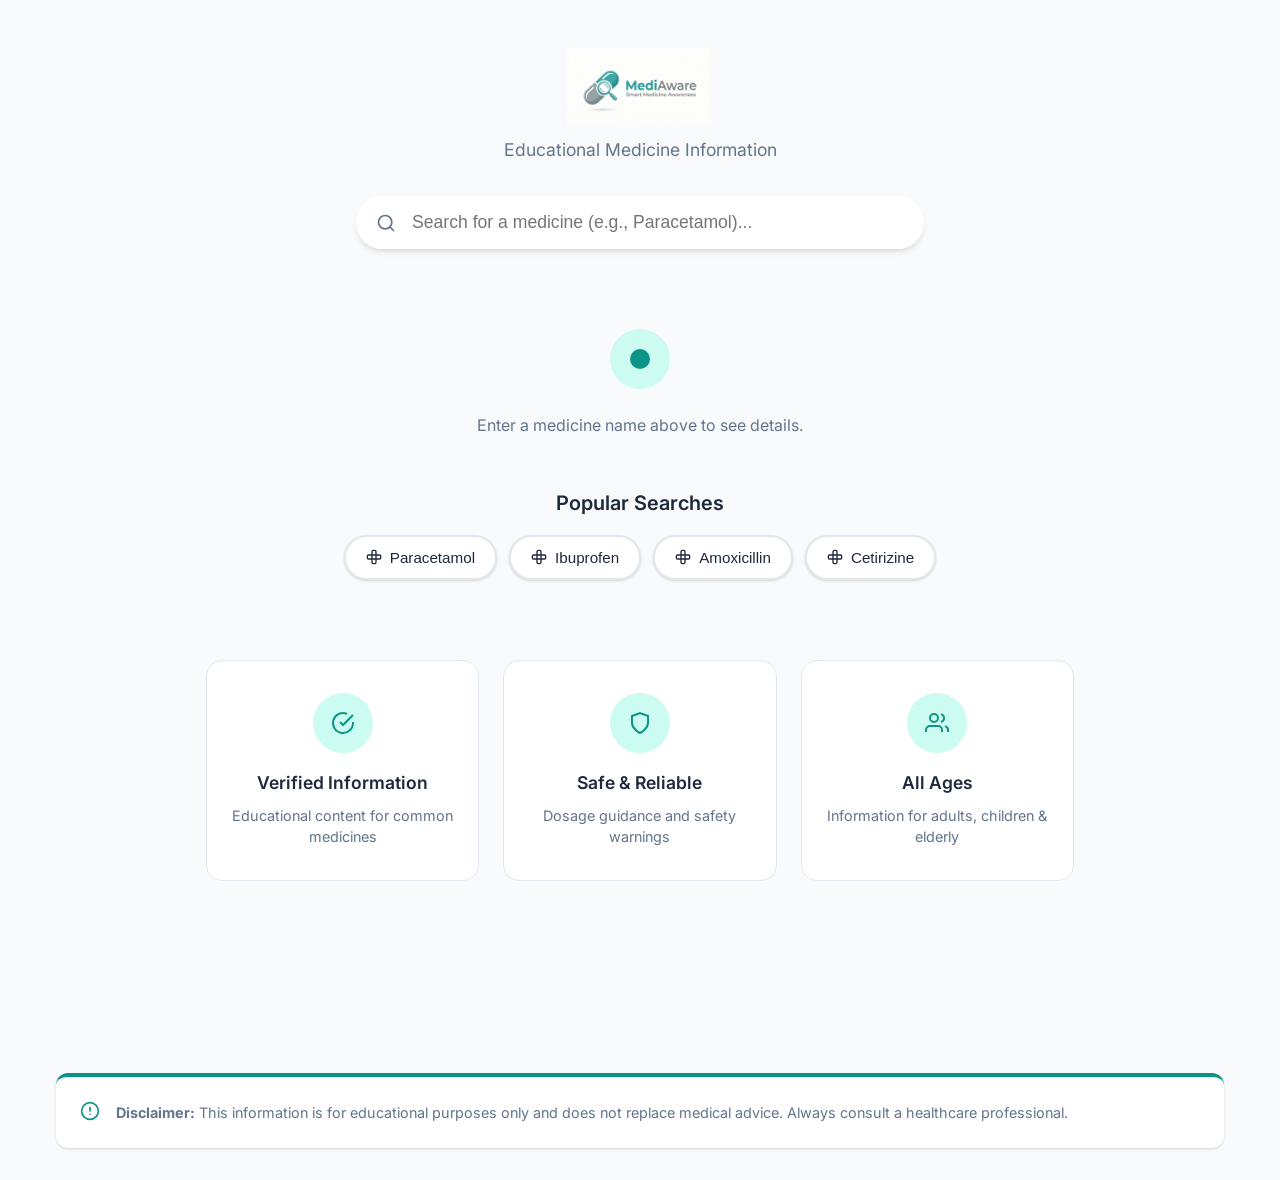
==== index.html @ b2f97b52 "Add files via upload" ====
<!DOCTYPE html>
<html lang="en">

<head>
    <meta charset="UTF-8">
    <meta name="viewport" content="width=device-width, initial-scale=1.0">
    <title>MedInfo - Trusted Medicine Information</title>
    <link rel="preconnect" href="https://fonts.googleapis.com">
    <link rel="preconnect" href="https://fonts.gstatic.com" crossorigin>
    <link href="https://fonts.googleapis.com/css2?family=Inter:wght@300;400;500;600;700&display=swap" rel="stylesheet">
    <link rel="stylesheet" href="style.css">
</head>

<body>
    <div class="app-container">
        <header class="main-header">
            <div class="logo">
                <img src="logo.png"  style="height: 80px; width: auto;">
            </div>
            <p class="subtitle">Educational Medicine Information</p>
        </header>

        <main>
            <section class="search-section">
                <div class="search-container">
                    <svg class="search-icon" width="20" height="20" viewBox="0 0 24 24" fill="none"
                        stroke="currentColor" stroke-width="2" stroke-linecap="round" stroke-linejoin="round">
                        <circle cx="11" cy="11" r="8"></circle>
                        <line x1="21" y1="21" x2="16.65" y2="16.65"></line>
                    </svg>
                    <input type="text" id="searchInput" placeholder="Search for a medicine (e.g., Paracetamol)..."
                        autocomplete="off">
                </div>
            </section>

            <section id="resultsContainer" class="results-container">
                <!-- Content injected by JS -->
                <div class="empty-state">
                    <div class="pulse-circle"></div>
                    <p>Enter a medicine name above to see details.</p>
                    
                    <div class="popular-medicines">
                        <h3 class="popular-title">Popular Searches</h3>
                        <div class="medicine-suggestions" id="medicineSuggestions">
                            <!-- Populated by JavaScript -->
                        </div>
                    </div>
                    
                    <div class="features-grid">
                        <div class="feature-item">
                            <div class="feature-icon">
                                <svg width="24" height="24" viewBox="0 0 24 24" fill="none" stroke="currentColor" stroke-width="2">
                                    <path d="M22 11.08V12a10 10 0 1 1-5.93-9.14"></path>
                                    <polyline points="22 4 12 14.01 9 11.01"></polyline>
                                </svg>
                            </div>
                            <h4>Verified Information</h4>
                            <p>Educational content for common medicines</p>
                        </div>
                        <div class="feature-item">
                            <div class="feature-icon">
                                <svg width="24" height="24" viewBox="0 0 24 24" fill="none" stroke="currentColor" stroke-width="2">
                                    <path d="M12 22s8-4 8-10V5l-8-3-8 3v7c0 6 8 10 8 10z"></path>
                                </svg>
                            </div>
                            <h4>Safe & Reliable</h4>
                            <p>Dosage guidance and safety warnings</p>
                        </div>
                        <div class="feature-item">
                            <div class="feature-icon">
                                <svg width="24" height="24" viewBox="0 0 24 24" fill="none" stroke="currentColor" stroke-width="2">
                                    <path d="M17 21v-2a4 4 0 0 0-4-4H5a4 4 0 0 0-4 4v2"></path>
                                    <circle cx="9" cy="7" r="4"></circle>
                                    <path d="M23 21v-2a4 4 0 0 0-3-3.87"></path>
                                    <path d="M16 3.13a4 4 0 0 1 0 7.75"></path>
                                </svg>
                            </div>
                            <h4>All Ages</h4>
                            <p>Information for adults, children & elderly</p>
                        </div>
                    </div>
                </div>
            </section>
        </main>

        <footer class="app-footer">
            <div class="disclaimer-banner">
                <svg width="20" height="20" viewBox="0 0 24 24" fill="none" stroke="currentColor" stroke-width="2"
                    stroke-linecap="round" stroke-linejoin="round">
                    <circle cx="12" cy="12" r="10"></circle>
                    <line x1="12" y1="8" x2="12" y2="12"></line>
                    <line x1="12" y1="16" x2="12.01" y2="16"></line>
                </svg>
                <p><strong>Disclaimer:</strong> This information is for educational purposes only and does not replace
                    medical advice. Always consult a healthcare professional.</p>
            </div>
        </footer>
    </div>
    <script src="script.js"></script>
</body>

</html>
---- style.css ----
:root {
    /* Colors */
    --primary-color: #0d9488;
    /* Teal 600 */
    --primary-dark: #0f766e;
    /* Teal 700 */
    --primary-light: #ccfbf1;
    /* Teal 100 */
    --secondary-color: #0ea5e9;
    /* Sky 500 */
    --background-color: #f8fafc;
    /* Slate 50 */
    --surface-color: #ffffff;
    --text-main: #1e293b;
    /* Slate 800 */
    --text-muted: #64748b;
    /* Slate 500 */
    --border-color: #e2e8f0;
    /* Slate 200 */

    --warning-bg: #fff7ed;
    /* Orange 50 */
    --warning-text: #9a3412;
    /* Orange 800 */
    --danger-bg: #fef2f2;
    /* Red 50 */
    --danger-text: #991b1b;
    /* Red 800 */
    --info-bg: #eff6ff;
    /* Blue 50 */
    --info-text: #1e40af;
    /* Blue 800 */

    /* Shadows */
    --shadow-sm: 0 1px 3px rgba(0, 0, 0, 0.1), 0 1px 2px rgba(0, 0, 0, 0.06);
    --shadow-md: 0 4px 6px -1px rgba(0, 0, 0, 0.1), 0 2px 4px -1px rgba(0, 0, 0, 0.06);
    --shadow-lg: 0 10px 15px -3px rgba(0, 0, 0, 0.1), 0 4px 6px -2px rgba(0, 0, 0, 0.05);

    /* Spacing */
    --radius-lg: 1rem;
    --radius-md: 0.75rem;
    --radius-sm: 0.5rem;
}

* {
    box-sizing: border-box;
    margin: 0;
    padding: 0;
}

body {
    font-family: 'Inter', sans-serif;
    background-color: var(--background-color);
    color: var(--text-main);
    line-height: 1.6;
    -webkit-font-smoothing: antialiased;
}

.app-container {
    display: flex;
    flex-direction: column;
    min-height: 100vh;
    max-width: 1200px;
    margin: 0 auto;
    padding: 0 1rem;
}

/* Header */
.main-header {
    text-align: center;
    padding: 3rem 1rem 2rem;
}

.logo {
    display: flex;
    align-items: center;
    justify-content: center;
    gap: 0.75rem;
    margin-bottom: 0.5rem;
    color: var(--primary-dark);
}

.logo img {
    height: 80px;
    width: auto;
    object-fit: contain;
}

.logo span {
    font-size: 1.75rem;
    font-weight: 700;
    letter-spacing: -0.025em;
}

.subtitle {
    color: var(--text-muted);
    font-size: 1.1rem;
}

/* Search */
.search-section {
    position: sticky;
    top: 1rem;
    z-index: 10;
    max-width: 600px;
    margin: 0 auto 2rem;
    padding: 0 1rem;
}

.search-container {
    position: relative;
    box-shadow: var(--shadow-md);
    border-radius: 50px;
    background: var(--surface-color);
    transition: box-shadow 0.3s ease;
}

.search-container:focus-within {
    box-shadow: var(--shadow-lg), 0 0 0 2px var(--primary-light);
}

.search-icon {
    position: absolute;
    left: 1.25rem;
    top: 50%;
    transform: translateY(-50%);
    color: var(--text-muted);
}

#searchInput {
    width: 100%;
    padding: 1rem 1rem 1rem 3.5rem;
    border: none;
    border-radius: 50px;
    font-size: 1.1rem;
    outline: none;
    color: var(--text-main);
}

/* Results */
.results-container {
    flex: 1;
    padding-bottom: 5rem;
    /* Space for fixed footer if needed, though ours is static */
}

.empty-state {
    text-align: center;
    padding: 3rem 1rem;
    color: var(--text-muted);
}

.popular-medicines {
    margin-top: 3rem;
    max-width: 800px;
    margin-left: auto;
    margin-right: auto;
}

.popular-title {
    font-size: 1.25rem;
    color: var(--text-main);
    margin-bottom: 1rem;
    font-weight: 600;
}

.medicine-suggestions {
    display: flex;
    flex-wrap: wrap;
    gap: 0.75rem;
    justify-content: center;
    margin-bottom: 3rem;
}

.medicine-chip {
    display: inline-flex;
    align-items: center;
    gap: 0.5rem;
    padding: 0.75rem 1.25rem;
    background: var(--surface-color);
    border: 2px solid var(--border-color);
    border-radius: 50px;
    color: var(--text-main);
    font-size: 0.95rem;
    font-weight: 500;
    cursor: pointer;
    transition: all 0.2s ease;
    box-shadow: var(--shadow-sm);
}

.medicine-chip:hover {
    background: var(--primary-color);
    color: white;
    border-color: var(--primary-color);
    transform: translateY(-2px);
    box-shadow: var(--shadow-md);
}

.medicine-chip:active {
    transform: translateY(0);
}

.medicine-chip svg {
    flex-shrink: 0;
}

.features-grid {
    display: grid;
    grid-template-columns: repeat(auto-fit, minmax(240px, 1fr));
    gap: 1.5rem;
    max-width: 900px;
    margin: 0 auto;
    padding: 2rem 1rem;
}

.feature-item {
    background: var(--surface-color);
    padding: 2rem 1.5rem;
    border-radius: var(--radius-lg);
    text-align: center;
    border: 1px solid var(--border-color);
    transition: all 0.3s ease;
    animation: fadeInUp 0.6s ease forwards;
    opacity: 0;
}

.feature-item:nth-child(1) {
    animation-delay: 0.1s;
}

.feature-item:nth-child(2) {
    animation-delay: 0.2s;
}

.feature-item:nth-child(3) {
    animation-delay: 0.3s;
}

@keyframes fadeInUp {
    from {
        opacity: 0;
        transform: translateY(20px);
    }
    to {
        opacity: 1;
        transform: translateY(0);
    }
}

.feature-item:hover {
    border-color: var(--primary-color);
    box-shadow: var(--shadow-md);
    transform: translateY(-4px);
}

.feature-icon {
    width: 60px;
    height: 60px;
    margin: 0 auto 1rem;
    background: var(--primary-light);
    border-radius: 50%;
    display: flex;
    align-items: center;
    justify-content: center;
    color: var(--primary-color);
    transition: all 0.3s ease;
}

.feature-item:hover .feature-icon {
    background: var(--primary-color);
    color: white;
    transform: scale(1.1) rotate(5deg);
}

.feature-item h4 {
    font-size: 1.1rem;
    color: var(--text-main);
    margin-bottom: 0.5rem;
    font-weight: 600;
}

.feature-item p {
    font-size: 0.9rem;
    color: var(--text-muted);
    line-height: 1.5;
}

.pulse-circle {
    width: 60px;
    height: 60px;
    background: var(--primary-light);
    border-radius: 50%;
    margin: 0 auto 1.5rem;
    display: flex;
    align-items: center;
    justify-content: center;
    animation: pulse 2s infinite;
}

.pulse-circle::after {
    content: "";
    display: block;
    width: 20px;
    height: 20px;
    background: var(--primary-color);
    border-radius: 50%;
}

@keyframes pulse {
    0% {
        transform: scale(0.95);
        box-shadow: 0 0 0 0 rgba(13, 148, 136, 0.7);
    }

    70% {
        transform: scale(1);
        box-shadow: 0 0 0 20px rgba(13, 148, 136, 0);
    }

    100% {
        transform: scale(0.95);
        box-shadow: 0 0 0 0 rgba(13, 148, 136, 0);
    }
}

/* Medicine Card */
.medicine-card {
    background: var(--surface-color);
    border-radius: var(--radius-lg);
    box-shadow: var(--shadow-sm);
    overflow: hidden;
    margin-bottom: 2rem;
    animation: slideIn 0.4s ease-out;
    border: 1px solid var(--border-color);
}

@keyframes slideIn {
    from {
        opacity: 0;
        transform: translateY(20px);
    }

    to {
        opacity: 1;
        transform: translateY(0);
    }
}

.card-header {
    background: linear-gradient(to right, var(--primary-dark), var(--primary-color));
    color: white;
    padding: 2rem;
}

.medicine-name {
    font-size: 2rem;
    font-weight: 700;
    margin-bottom: 0.25rem;
}

.medicine-category {
    font-size: 0.9rem;
    text-transform: uppercase;
    letter-spacing: 0.05em;
    opacity: 0.9;
    background: rgba(255, 255, 255, 0.2);
    padding: 0.25rem 0.75rem;
    border-radius: 50px;
    display: inline-block;
}

.card-body {
    padding: 2rem;
    display: grid;
    grid-template-columns: repeat(auto-fit, minmax(300px, 1fr));
    gap: 2rem;
}

.section {
    margin-bottom: 1rem;
}

.section-title {
    font-size: 0.85rem;
    text-transform: uppercase;
    color: var(--text-muted);
    font-weight: 600;
    margin-bottom: 0.75rem;
    letter-spacing: 0.05em;
    display: flex;
    align-items: center;
    gap: 0.5rem;
}

.info-box {
    background: var(--background-color);
    padding: 1.25rem;
    border-radius: var(--radius-md);
    border-left: 4px solid var(--primary-color);
}

.info-box p {
    font-size: 1.05rem;
    color: var(--text-main);
}

/* Demographics Grid */
.demographics-grid {
    display: grid;
    grid-template-columns: 1fr;
    gap: 0.75rem;
}

.demo-item {
    display: flex;
    justify-content: space-between;
    align-items: center;
    padding: 0.75rem 1rem;
    background: var(--surface-color);
    border: 1px solid var(--border-color);
    border-radius: var(--radius-sm);
}

.demo-label {
    font-weight: 500;
}

.demo-status {
    font-size: 0.9rem;
    padding: 0.25rem 0.75rem;
    border-radius: 50px;
}

.status-safe {
    background: #dcfce7;
    color: #166534;
}

.status-caution {
    background: #fef9c3;
    color: #854d0e;
}

.status-warning {
    background: #fee2e2;
    color: #991b1b;
}

/* Side Effects */
.side-effects-list {
    list-style: none;
}

.side-effects-list li {
    padding: 0.5rem 0;
    padding-left: 1.5rem;
    position: relative;
    border-bottom: 1px solid var(--border-color);
}

.side-effects-list li:last-child {
    border-bottom: none;
}

.side-effects-list li::before {
    content: "•";
    color: var(--primary-color);
    position: absolute;
    left: 0;
    font-size: 1.5rem;
    line-height: 1;
    top: 0.25rem;
}

/* Warnings */
.warnings-grid {
    display: grid;
    grid-template-columns: repeat(auto-fit, minmax(140px, 1fr));
    gap: 1rem;
}

.warning-card {
    background: var(--warning-bg);
    padding: 1rem;
    border-radius: var(--radius-md);
    display: flex;
    flex-direction: column;
    align-items: center;
    text-align: center;
    gap: 0.5rem;
    border: 1px solid #fed7aa;
}

.warning-card strong {
    color: var(--warning-text);
    font-size: 0.9rem;
}

.warning-card span {
    font-size: 0.85rem;
    color: var(--warning-text);
}

/* Footer */
.app-footer {
    margin-top: auto;
    padding: 2rem 0;
}

.disclaimer-banner {
    background: var(--surface-color);
    border-top: 4px solid var(--primary-color);
    padding: 1.5rem;
    border-radius: var(--radius-md);
    display: flex;
    gap: 1rem;
    align-items: flex-start;
    box-shadow: var(--shadow-sm);
}

.disclaimer-banner svg {
    flex-shrink: 0;
    color: var(--primary-color);
}

.disclaimer-banner p {
    font-size: 0.9rem;
    color: var(--text-muted);
}

/* Responsive */
@media (max-width: 640px) {
    .card-header {
        padding: 1.5rem;
    }

    .medicine-name {
        font-size: 1.75rem;
    }

    .card-body {
        padding: 1.5rem;
        gap: 1.5rem;
        grid-template-columns: 1fr;
    }

    .demographics-grid {
        grid-template-columns: 1fr;
    }
}
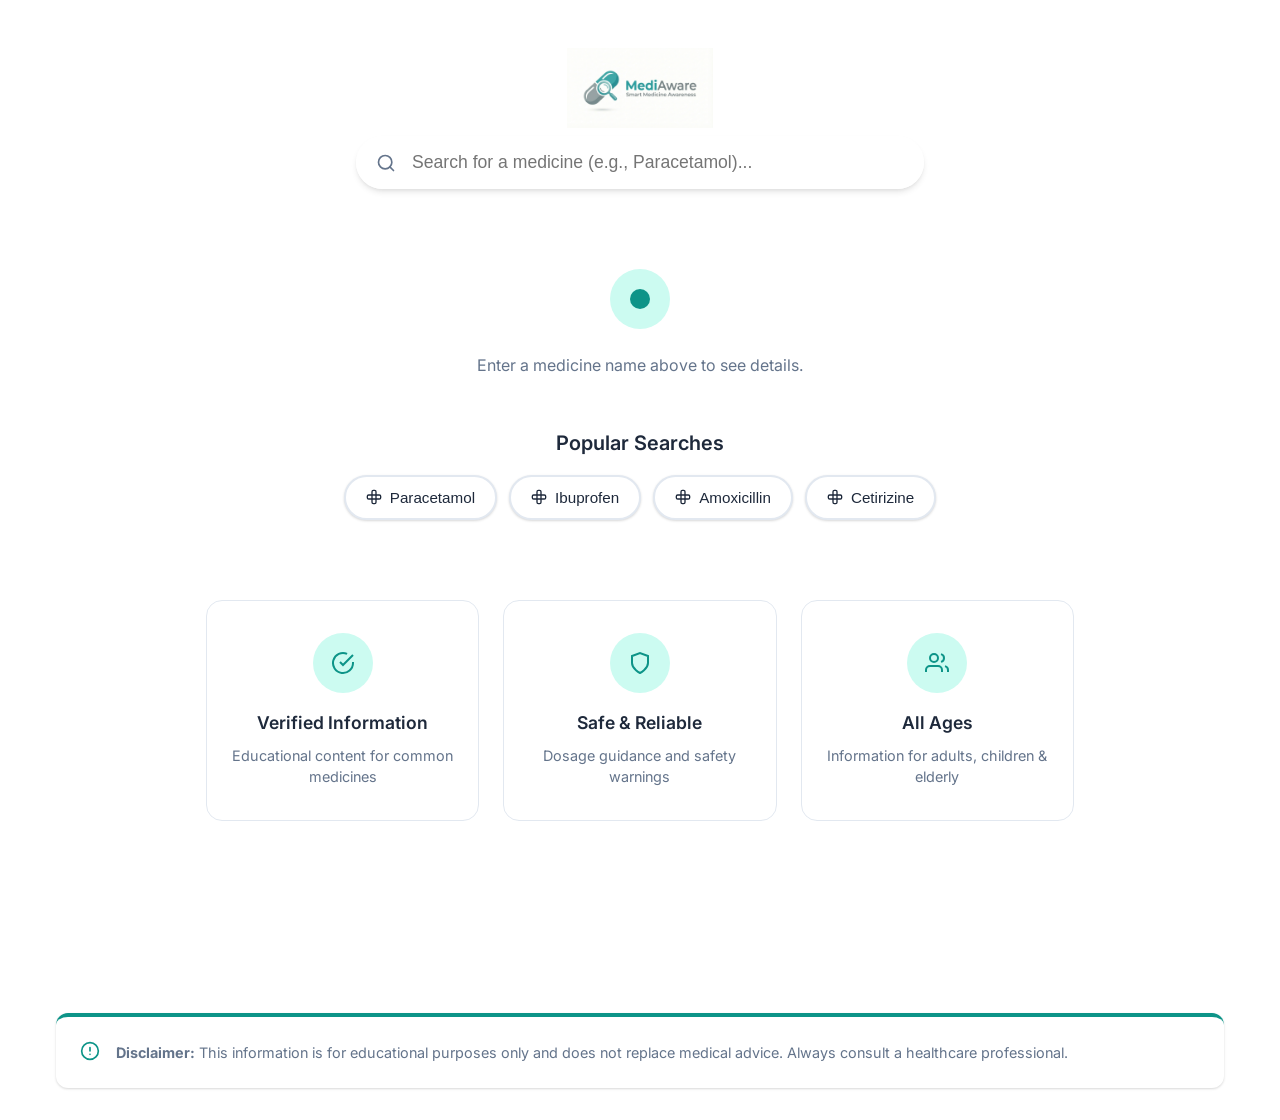
==== commit 871d8ce8: "Add project files from workspace" ====
--- a/index.html
+++ b/index.html
@@ -1,102 +1,102 @@
-<!DOCTYPE html>
-<html lang="en">
-
-<head>
-    <meta charset="UTF-8">
-    <meta name="viewport" content="width=device-width, initial-scale=1.0">
-    <title>MedInfo - Trusted Medicine Information</title>
-    <link rel="preconnect" href="https://fonts.googleapis.com">
-    <link rel="preconnect" href="https://fonts.gstatic.com" crossorigin>
-    <link href="https://fonts.googleapis.com/css2?family=Inter:wght@300;400;500;600;700&display=swap" rel="stylesheet">
-    <link rel="stylesheet" href="style.css">
-</head>
-
-<body>
-    <div class="app-container">
-        <header class="main-header">
-            <div class="logo">
-                <img src="logo.png"  style="height: 80px; width: auto;">
-            </div>
-            <p class="subtitle">Educational Medicine Information</p>
-        </header>
-
-        <main>
-            <section class="search-section">
-                <div class="search-container">
-                    <svg class="search-icon" width="20" height="20" viewBox="0 0 24 24" fill="none"
-                        stroke="currentColor" stroke-width="2" stroke-linecap="round" stroke-linejoin="round">
-                        <circle cx="11" cy="11" r="8"></circle>
-                        <line x1="21" y1="21" x2="16.65" y2="16.65"></line>
-                    </svg>
-                    <input type="text" id="searchInput" placeholder="Search for a medicine (e.g., Paracetamol)..."
-                        autocomplete="off">
-                </div>
-            </section>
-
-            <section id="resultsContainer" class="results-container">
-                <!-- Content injected by JS -->
-                <div class="empty-state">
-                    <div class="pulse-circle"></div>
-                    <p>Enter a medicine name above to see details.</p>
-                    
-                    <div class="popular-medicines">
-                        <h3 class="popular-title">Popular Searches</h3>
-                        <div class="medicine-suggestions" id="medicineSuggestions">
-                            <!-- Populated by JavaScript -->
-                        </div>
-                    </div>
-                    
-                    <div class="features-grid">
-                        <div class="feature-item">
-                            <div class="feature-icon">
-                                <svg width="24" height="24" viewBox="0 0 24 24" fill="none" stroke="currentColor" stroke-width="2">
-                                    <path d="M22 11.08V12a10 10 0 1 1-5.93-9.14"></path>
-                                    <polyline points="22 4 12 14.01 9 11.01"></polyline>
-                                </svg>
-                            </div>
-                            <h4>Verified Information</h4>
-                            <p>Educational content for common medicines</p>
-                        </div>
-                        <div class="feature-item">
-                            <div class="feature-icon">
-                                <svg width="24" height="24" viewBox="0 0 24 24" fill="none" stroke="currentColor" stroke-width="2">
-                                    <path d="M12 22s8-4 8-10V5l-8-3-8 3v7c0 6 8 10 8 10z"></path>
-                                </svg>
-                            </div>
-                            <h4>Safe & Reliable</h4>
-                            <p>Dosage guidance and safety warnings</p>
-                        </div>
-                        <div class="feature-item">
-                            <div class="feature-icon">
-                                <svg width="24" height="24" viewBox="0 0 24 24" fill="none" stroke="currentColor" stroke-width="2">
-                                    <path d="M17 21v-2a4 4 0 0 0-4-4H5a4 4 0 0 0-4 4v2"></path>
-                                    <circle cx="9" cy="7" r="4"></circle>
-                                    <path d="M23 21v-2a4 4 0 0 0-3-3.87"></path>
-                                    <path d="M16 3.13a4 4 0 0 1 0 7.75"></path>
-                                </svg>
-                            </div>
-                            <h4>All Ages</h4>
-                            <p>Information for adults, children & elderly</p>
-                        </div>
-                    </div>
-                </div>
-            </section>
-        </main>
-
-        <footer class="app-footer">
-            <div class="disclaimer-banner">
-                <svg width="20" height="20" viewBox="0 0 24 24" fill="none" stroke="currentColor" stroke-width="2"
-                    stroke-linecap="round" stroke-linejoin="round">
-                    <circle cx="12" cy="12" r="10"></circle>
-                    <line x1="12" y1="8" x2="12" y2="12"></line>
-                    <line x1="12" y1="16" x2="12.01" y2="16"></line>
-                </svg>
-                <p><strong>Disclaimer:</strong> This information is for educational purposes only and does not replace
-                    medical advice. Always consult a healthcare professional.</p>
-            </div>
-        </footer>
-    </div>
-    <script src="script.js"></script>
-</body>
-
+<!DOCTYPE html>
+<html lang="en">
+
+<head>
+    <meta charset="UTF-8">
+    <meta name="viewport" content="width=device-width, initial-scale=1.0">
+    <title>MediAware Medicine Information</title>
+    <link rel="preconnect" href="https://fonts.googleapis.com">
+    <link rel="preconnect" href="https://fonts.gstatic.com" crossorigin>
+    <link href="https://fonts.googleapis.com/css2?family=Inter:wght@300;400;500;600;700&display=swap" rel="stylesheet">
+    <link rel="stylesheet" href="style.css">
+</head>
+
+<body>
+    <div class="app-container">
+        <header class="main-header">
+            <div class="logo">
+                <img src="logo.png" alt="MedAware Logo" class="logo-image" height="80px" width="Auto">
+            </div>
+       
+        </header>
+
+        <main>
+            <section class="search-section">
+                <div class="search-container">
+                    <svg class="search-icon" width="20" height="20" viewBox="0 0 24 24" fill="none"
+                        stroke="currentColor" stroke-width="2" stroke-linecap="round" stroke-linejoin="round">
+                        <circle cx="11" cy="11" r="8"></circle>
+                        <line x1="21" y1="21" x2="16.65" y2="16.65"></line>
+                    </svg>
+                    <input type="text" id="searchInput" placeholder="Search for a medicine (e.g., Paracetamol)..."
+                        autocomplete="off">
+                </div>
+            </section>
+
+            <section id="resultsContainer" class="results-container">
+                <!-- Content injected by JS -->
+                <div class="empty-state">
+                    <div class="pulse-circle"></div>
+                    <p>Enter a medicine name above to see details.</p>
+                    
+                    <div class="popular-medicines">
+                        <h3 class="popular-title">Popular Searches</h3>
+                        <div class="medicine-suggestions" id="medicineSuggestions">
+                            <!-- Populated by JavaScript -->
+                        </div>
+                    </div>
+                    
+                    <div class="features-grid">
+                        <div class="feature-item">
+                            <div class="feature-icon">
+                                <svg width="24" height="24" viewBox="0 0 24 24" fill="none" stroke="currentColor" stroke-width="2">
+                                    <path d="M22 11.08V12a10 10 0 1 1-5.93-9.14"></path>
+                                    <polyline points="22 4 12 14.01 9 11.01"></polyline>
+                                </svg>
+                            </div>
+                            <h4>Verified Information</h4>
+                            <p>Educational content for common medicines</p>
+                        </div>
+                        <div class="feature-item">
+                            <div class="feature-icon">
+                                <svg width="24" height="24" viewBox="0 0 24 24" fill="none" stroke="currentColor" stroke-width="2">
+                                    <path d="M12 22s8-4 8-10V5l-8-3-8 3v7c0 6 8 10 8 10z"></path>
+                                </svg>
+                            </div>
+                            <h4>Safe & Reliable</h4>
+                            <p>Dosage guidance and safety warnings</p>
+                        </div>
+                        <div class="feature-item">
+                            <div class="feature-icon">
+                                <svg width="24" height="24" viewBox="0 0 24 24" fill="none" stroke="currentColor" stroke-width="2">
+                                    <path d="M17 21v-2a4 4 0 0 0-4-4H5a4 4 0 0 0-4 4v2"></path>
+                                    <circle cx="9" cy="7" r="4"></circle>
+                                    <path d="M23 21v-2a4 4 0 0 0-3-3.87"></path>
+                                    <path d="M16 3.13a4 4 0 0 1 0 7.75"></path>
+                                </svg>
+                            </div>
+                            <h4>All Ages</h4>
+                            <p>Information for adults, children & elderly</p>
+                        </div>
+                    </div>
+                </div>
+            </section>
+        </main>
+
+        <footer class="app-footer">
+            <div class="disclaimer-banner">
+                <svg width="20" height="20" viewBox="0 0 24 24" fill="none" stroke="currentColor" stroke-width="2"
+                    stroke-linecap="round" stroke-linejoin="round">
+                    <circle cx="12" cy="12" r="10"></circle>
+                    <line x1="12" y1="8" x2="12" y2="12"></line>
+                    <line x1="12" y1="16" x2="12.01" y2="16"></line>
+                </svg>
+                <p><strong>Disclaimer:</strong> This information is for educational purposes only and does not replace
+                    medical advice. Always consult a healthcare professional.</p>
+            </div>
+        </footer>
+    </div>
+    <script src="script.js"></script>
+</body>
+
 </html>
--- a/style.css
+++ b/style.css
@@ -1,550 +1,553 @@
-:root {
-    /* Colors */
-    --primary-color: #0d9488;
-    /* Teal 600 */
-    --primary-dark: #0f766e;
-    /* Teal 700 */
-    --primary-light: #ccfbf1;
-    /* Teal 100 */
-    --secondary-color: #0ea5e9;
-    /* Sky 500 */
-    --background-color: #f8fafc;
-    /* Slate 50 */
-    --surface-color: #ffffff;
-    --text-main: #1e293b;
-    /* Slate 800 */
-    --text-muted: #64748b;
-    /* Slate 500 */
-    --border-color: #e2e8f0;
-    /* Slate 200 */
-
-    --warning-bg: #fff7ed;
-    /* Orange 50 */
-    --warning-text: #9a3412;
-    /* Orange 800 */
-    --danger-bg: #fef2f2;
-    /* Red 50 */
-    --danger-text: #991b1b;
-    /* Red 800 */
-    --info-bg: #eff6ff;
-    /* Blue 50 */
-    --info-text: #1e40af;
-    /* Blue 800 */
-
-    /* Shadows */
-    --shadow-sm: 0 1px 3px rgba(0, 0, 0, 0.1), 0 1px 2px rgba(0, 0, 0, 0.06);
-    --shadow-md: 0 4px 6px -1px rgba(0, 0, 0, 0.1), 0 2px 4px -1px rgba(0, 0, 0, 0.06);
-    --shadow-lg: 0 10px 15px -3px rgba(0, 0, 0, 0.1), 0 4px 6px -2px rgba(0, 0, 0, 0.05);
-
-    /* Spacing */
-    --radius-lg: 1rem;
-    --radius-md: 0.75rem;
-    --radius-sm: 0.5rem;
-}
-
-* {
-    box-sizing: border-box;
-    margin: 0;
-    padding: 0;
-}
-
-body {
-    font-family: 'Inter', sans-serif;
-    background-color: var(--background-color);
-    color: var(--text-main);
-    line-height: 1.6;
-    -webkit-font-smoothing: antialiased;
-}
-
-.app-container {
-    display: flex;
-    flex-direction: column;
-    min-height: 100vh;
-    max-width: 1200px;
-    margin: 0 auto;
-    padding: 0 1rem;
-}
-
-/* Header */
-.main-header {
-    text-align: center;
-    padding: 3rem 1rem 2rem;
-}
-
-.logo {
-    display: flex;
-    align-items: center;
-    justify-content: center;
-    gap: 0.75rem;
-    margin-bottom: 0.5rem;
-    color: var(--primary-dark);
-}
-
-.logo img {
-    height: 80px;
-    width: auto;
-    object-fit: contain;
-}
-
-.logo span {
-    font-size: 1.75rem;
-    font-weight: 700;
-    letter-spacing: -0.025em;
-}
-
-.subtitle {
-    color: var(--text-muted);
-    font-size: 1.1rem;
-}
-
-/* Search */
-.search-section {
-    position: sticky;
-    top: 1rem;
-    z-index: 10;
-    max-width: 600px;
-    margin: 0 auto 2rem;
-    padding: 0 1rem;
-}
-
-.search-container {
-    position: relative;
-    box-shadow: var(--shadow-md);
-    border-radius: 50px;
-    background: var(--surface-color);
-    transition: box-shadow 0.3s ease;
-}
-
-.search-container:focus-within {
-    box-shadow: var(--shadow-lg), 0 0 0 2px var(--primary-light);
-}
-
-.search-icon {
-    position: absolute;
-    left: 1.25rem;
-    top: 50%;
-    transform: translateY(-50%);
-    color: var(--text-muted);
-}
-
-#searchInput {
-    width: 100%;
-    padding: 1rem 1rem 1rem 3.5rem;
-    border: none;
-    border-radius: 50px;
-    font-size: 1.1rem;
-    outline: none;
-    color: var(--text-main);
-}
-
-/* Results */
-.results-container {
-    flex: 1;
-    padding-bottom: 5rem;
-    /* Space for fixed footer if needed, though ours is static */
-}
-
-.empty-state {
-    text-align: center;
-    padding: 3rem 1rem;
-    color: var(--text-muted);
-}
-
-.popular-medicines {
-    margin-top: 3rem;
-    max-width: 800px;
-    margin-left: auto;
-    margin-right: auto;
-}
-
-.popular-title {
-    font-size: 1.25rem;
-    color: var(--text-main);
-    margin-bottom: 1rem;
-    font-weight: 600;
-}
-
-.medicine-suggestions {
-    display: flex;
-    flex-wrap: wrap;
-    gap: 0.75rem;
-    justify-content: center;
-    margin-bottom: 3rem;
-}
-
-.medicine-chip {
-    display: inline-flex;
-    align-items: center;
-    gap: 0.5rem;
-    padding: 0.75rem 1.25rem;
-    background: var(--surface-color);
-    border: 2px solid var(--border-color);
-    border-radius: 50px;
-    color: var(--text-main);
-    font-size: 0.95rem;
-    font-weight: 500;
-    cursor: pointer;
-    transition: all 0.2s ease;
-    box-shadow: var(--shadow-sm);
-}
-
-.medicine-chip:hover {
-    background: var(--primary-color);
-    color: white;
-    border-color: var(--primary-color);
-    transform: translateY(-2px);
-    box-shadow: var(--shadow-md);
-}
-
-.medicine-chip:active {
-    transform: translateY(0);
-}
-
-.medicine-chip svg {
-    flex-shrink: 0;
-}
-
-.features-grid {
-    display: grid;
-    grid-template-columns: repeat(auto-fit, minmax(240px, 1fr));
-    gap: 1.5rem;
-    max-width: 900px;
-    margin: 0 auto;
-    padding: 2rem 1rem;
-}
-
-.feature-item {
-    background: var(--surface-color);
-    padding: 2rem 1.5rem;
-    border-radius: var(--radius-lg);
-    text-align: center;
-    border: 1px solid var(--border-color);
-    transition: all 0.3s ease;
-    animation: fadeInUp 0.6s ease forwards;
-    opacity: 0;
-}
-
-.feature-item:nth-child(1) {
-    animation-delay: 0.1s;
-}
-
-.feature-item:nth-child(2) {
-    animation-delay: 0.2s;
-}
-
-.feature-item:nth-child(3) {
-    animation-delay: 0.3s;
-}
-
-@keyframes fadeInUp {
-    from {
-        opacity: 0;
-        transform: translateY(20px);
-    }
-    to {
-        opacity: 1;
-        transform: translateY(0);
-    }
-}
-
-.feature-item:hover {
-    border-color: var(--primary-color);
-    box-shadow: var(--shadow-md);
-    transform: translateY(-4px);
-}
-
-.feature-icon {
-    width: 60px;
-    height: 60px;
-    margin: 0 auto 1rem;
-    background: var(--primary-light);
-    border-radius: 50%;
-    display: flex;
-    align-items: center;
-    justify-content: center;
-    color: var(--primary-color);
-    transition: all 0.3s ease;
-}
-
-.feature-item:hover .feature-icon {
-    background: var(--primary-color);
-    color: white;
-    transform: scale(1.1) rotate(5deg);
-}
-
-.feature-item h4 {
-    font-size: 1.1rem;
-    color: var(--text-main);
-    margin-bottom: 0.5rem;
-    font-weight: 600;
-}
-
-.feature-item p {
-    font-size: 0.9rem;
-    color: var(--text-muted);
-    line-height: 1.5;
-}
-
-.pulse-circle {
-    width: 60px;
-    height: 60px;
-    background: var(--primary-light);
-    border-radius: 50%;
-    margin: 0 auto 1.5rem;
-    display: flex;
-    align-items: center;
-    justify-content: center;
-    animation: pulse 2s infinite;
-}
-
-.pulse-circle::after {
-    content: "";
-    display: block;
-    width: 20px;
-    height: 20px;
-    background: var(--primary-color);
-    border-radius: 50%;
-}
-
-@keyframes pulse {
-    0% {
-        transform: scale(0.95);
-        box-shadow: 0 0 0 0 rgba(13, 148, 136, 0.7);
-    }
-
-    70% {
-        transform: scale(1);
-        box-shadow: 0 0 0 20px rgba(13, 148, 136, 0);
-    }
-
-    100% {
-        transform: scale(0.95);
-        box-shadow: 0 0 0 0 rgba(13, 148, 136, 0);
-    }
-}
-
-/* Medicine Card */
-.medicine-card {
-    background: var(--surface-color);
-    border-radius: var(--radius-lg);
-    box-shadow: var(--shadow-sm);
-    overflow: hidden;
-    margin-bottom: 2rem;
-    animation: slideIn 0.4s ease-out;
-    border: 1px solid var(--border-color);
-}
-
-@keyframes slideIn {
-    from {
-        opacity: 0;
-        transform: translateY(20px);
-    }
-
-    to {
-        opacity: 1;
-        transform: translateY(0);
-    }
-}
-
-.card-header {
-    background: linear-gradient(to right, var(--primary-dark), var(--primary-color));
-    color: white;
-    padding: 2rem;
-}
-
-.medicine-name {
-    font-size: 2rem;
-    font-weight: 700;
-    margin-bottom: 0.25rem;
-}
-
-.medicine-category {
-    font-size: 0.9rem;
-    text-transform: uppercase;
-    letter-spacing: 0.05em;
-    opacity: 0.9;
-    background: rgba(255, 255, 255, 0.2);
-    padding: 0.25rem 0.75rem;
-    border-radius: 50px;
-    display: inline-block;
-}
-
-.card-body {
-    padding: 2rem;
-    display: grid;
-    grid-template-columns: repeat(auto-fit, minmax(300px, 1fr));
-    gap: 2rem;
-}
-
-.section {
-    margin-bottom: 1rem;
-}
-
-.section-title {
-    font-size: 0.85rem;
-    text-transform: uppercase;
-    color: var(--text-muted);
-    font-weight: 600;
-    margin-bottom: 0.75rem;
-    letter-spacing: 0.05em;
-    display: flex;
-    align-items: center;
-    gap: 0.5rem;
-}
-
-.info-box {
-    background: var(--background-color);
-    padding: 1.25rem;
-    border-radius: var(--radius-md);
-    border-left: 4px solid var(--primary-color);
-}
-
-.info-box p {
-    font-size: 1.05rem;
-    color: var(--text-main);
-}
-
-/* Demographics Grid */
-.demographics-grid {
-    display: grid;
-    grid-template-columns: 1fr;
-    gap: 0.75rem;
-}
-
-.demo-item {
-    display: flex;
-    justify-content: space-between;
-    align-items: center;
-    padding: 0.75rem 1rem;
-    background: var(--surface-color);
-    border: 1px solid var(--border-color);
-    border-radius: var(--radius-sm);
-}
-
-.demo-label {
-    font-weight: 500;
-}
-
-.demo-status {
-    font-size: 0.9rem;
-    padding: 0.25rem 0.75rem;
-    border-radius: 50px;
-}
-
-.status-safe {
-    background: #dcfce7;
-    color: #166534;
-}
-
-.status-caution {
-    background: #fef9c3;
-    color: #854d0e;
-}
-
-.status-warning {
-    background: #fee2e2;
-    color: #991b1b;
-}
-
-/* Side Effects */
-.side-effects-list {
-    list-style: none;
-}
-
-.side-effects-list li {
-    padding: 0.5rem 0;
-    padding-left: 1.5rem;
-    position: relative;
-    border-bottom: 1px solid var(--border-color);
-}
-
-.side-effects-list li:last-child {
-    border-bottom: none;
-}
-
-.side-effects-list li::before {
-    content: "•";
-    color: var(--primary-color);
-    position: absolute;
-    left: 0;
-    font-size: 1.5rem;
-    line-height: 1;
-    top: 0.25rem;
-}
-
-/* Warnings */
-.warnings-grid {
-    display: grid;
-    grid-template-columns: repeat(auto-fit, minmax(140px, 1fr));
-    gap: 1rem;
-}
-
-.warning-card {
-    background: var(--warning-bg);
-    padding: 1rem;
-    border-radius: var(--radius-md);
-    display: flex;
-    flex-direction: column;
-    align-items: center;
-    text-align: center;
-    gap: 0.5rem;
-    border: 1px solid #fed7aa;
-}
-
-.warning-card strong {
-    color: var(--warning-text);
-    font-size: 0.9rem;
-}
-
-.warning-card span {
-    font-size: 0.85rem;
-    color: var(--warning-text);
-}
-
-/* Footer */
-.app-footer {
-    margin-top: auto;
-    padding: 2rem 0;
-}
-
-.disclaimer-banner {
-    background: var(--surface-color);
-    border-top: 4px solid var(--primary-color);
-    padding: 1.5rem;
-    border-radius: var(--radius-md);
-    display: flex;
-    gap: 1rem;
-    align-items: flex-start;
-    box-shadow: var(--shadow-sm);
-}
-
-.disclaimer-banner svg {
-    flex-shrink: 0;
-    color: var(--primary-color);
-}
-
-.disclaimer-banner p {
-    font-size: 0.9rem;
-    color: var(--text-muted);
-}
-
-/* Responsive */
-@media (max-width: 640px) {
-    .card-header {
-        padding: 1.5rem;
-    }
-
-    .medicine-name {
-        font-size: 1.75rem;
-    }
-
-    .card-body {
-        padding: 1.5rem;
-        gap: 1.5rem;
-        grid-template-columns: 1fr;
-    }
-
-    .demographics-grid {
-        grid-template-columns: 1fr;
-    }
+:root {
+    /* Colors */
+    --primary-color: #0d9488;
+    /* Teal 600 */
+    --primary-dark: #0f766e;
+    /* Teal 700 */
+    --primary-light: #ccfbf1;
+    /* Teal 100 */
+    --secondary-color: #0ea5e9;
+    /* Sky 500 */
+    --background-color: #f8fafc;
+    /* Slate 50 */
+    --surface-color: #ffffff;
+    --text-main: #1e293b;
+    /* Slate 800 */
+    --text-muted: #64748b;
+    /* Slate 500 */
+    --border-color: #e2e8f0;
+    /* Slate 200 */
+
+    --warning-bg: #fff7ed;
+    /* Orange 50 */
+    --warning-text: #9a3412;
+    /* Orange 800 */
+    --danger-bg: #fef2f2;
+    /* Red 50 */
+    --danger-text: #991b1b;
+    /* Red 800 */
+    --info-bg: #eff6ff;
+    /* Blue 50 */
+    --info-text: #1e40af;
+    /* Blue 800 */
+
+    /* Shadows */
+    --shadow-sm: 0 1px 3px rgba(0, 0, 0, 0.1), 0 1px 2px rgba(0, 0, 0, 0.06);
+    --shadow-md: 0 4px 6px -1px rgba(0, 0, 0, 0.1), 0 2px 4px -1px rgba(0, 0, 0, 0.06);
+    --shadow-lg: 0 10px 15px -3px rgba(0, 0, 0, 0.1), 0 4px 6px -2px rgba(0, 0, 0, 0.05);
+
+    /* Spacing */
+    --radius-lg: 1rem;
+    --radius-md: 0.75rem;
+    --radius-sm: 0.5rem;
+}
+
+* {
+    box-sizing: border-box;
+    margin: 0;
+    padding: 0;
+}
+
+body {
+    font-family: 'Inter', sans-serif;
+    background-size: cover;
+    background-position: center;
+    background-repeat: no-repeat;
+    background-attachment: fixed;
+    color: var(--text-main);
+    line-height: 1.6;
+    -webkit-font-smoothing: antialiased;
+}
+
+.app-container {
+    display: flex;
+    flex-direction: column;
+    min-height: 100vh;
+    max-width: 1200px;
+    margin: 0 auto;
+    padding: 0 1rem;
+}
+
+/* Header */
+.main-header {
+    text-align: center;
+    padding: 3rem 1rem 0px;
+}
+
+.logo {
+    display: flex;
+    align-items: center;
+    justify-content: center;
+    gap: 0.75rem;
+    margin-bottom: 0.5rem;
+    color: var(--primary-dark);
+}
+
+.logo img {
+    height: 80px;
+    width: auto;
+    object-fit: contain;
+}
+
+.logo span {
+    font-size: 1.75rem;
+    font-weight: 700;
+    letter-spacing: -0.025em;
+}
+
+.subtitle {
+    color: var(--text-muted);
+    font-size: 1.1rem;
+}
+
+/* Search */
+.search-section {
+    position: sticky;
+    top: 1rem;
+    z-index: 10;
+    max-width: 600px;
+    margin: 0 auto 2rem;
+    padding: 0 1rem;
+}
+
+.search-container {
+    position: relative;
+    box-shadow: var(--shadow-md);
+    border-radius: 50px;
+    background: var(--surface-color);
+    transition: box-shadow 0.3s ease;
+}
+
+.search-container:focus-within {
+    box-shadow: var(--shadow-lg), 0 0 0 2px var(--primary-light);
+}
+
+.search-icon {
+    position: absolute;
+    left: 1.25rem;
+    top: 50%;
+    transform: translateY(-50%);
+    color: var(--text-muted);
+}
+
+#searchInput {
+    width: 100%;
+    padding: 1rem 1rem 1rem 3.5rem;
+    border: none;
+    border-radius: 50px;
+    font-size: 1.1rem;
+    outline: none;
+    color: var(--text-main);
+}
+
+/* Results */
+.results-container {
+    flex: 1;
+    padding-bottom: 5rem;
+    /* Space for fixed footer if needed, though ours is static */
+}
+
+.empty-state {
+    text-align: center;
+    padding: 3rem 1rem;
+    color: var(--text-muted);
+}
+
+.popular-medicines {
+    margin-top: 3rem;
+    max-width: 800px;
+    margin-left: auto;
+    margin-right: auto;
+}
+
+.popular-title {
+    font-size: 1.25rem;
+    color: var(--text-main);
+    margin-bottom: 1rem;
+    font-weight: 600;
+}
+
+.medicine-suggestions {
+    display: flex;
+    flex-wrap: wrap;
+    gap: 0.75rem;
+    justify-content: center;
+    margin-bottom: 3rem;
+}
+
+.medicine-chip {
+    display: inline-flex;
+    align-items: center;
+    gap: 0.5rem;
+    padding: 0.75rem 1.25rem;
+    background: var(--surface-color);
+    border: 2px solid var(--border-color);
+    border-radius: 50px;
+    color: var(--text-main);
+    font-size: 0.95rem;
+    font-weight: 500;
+    cursor: pointer;
+    transition: all 0.2s ease;
+    box-shadow: var(--shadow-sm);
+}
+
+.medicine-chip:hover {
+    background: var(--primary-color);
+    color: white;
+    border-color: var(--primary-color);
+    transform: translateY(-2px);
+    box-shadow: var(--shadow-md);
+}
+
+.medicine-chip:active {
+    transform: translateY(0);
+}
+
+.medicine-chip svg {
+    flex-shrink: 0;
+}
+
+.features-grid {
+    display: grid;
+    grid-template-columns: repeat(auto-fit, minmax(240px, 1fr));
+    gap: 1.5rem;
+    max-width: 900px;
+    margin: 0 auto;
+    padding: 2rem 1rem;
+}
+
+.feature-item {
+    background: var(--surface-color);
+    padding: 2rem 1.5rem;
+    border-radius: var(--radius-lg);
+    text-align: center;
+    border: 1px solid var(--border-color);
+    transition: all 0.3s ease;
+    animation: fadeInUp 0.6s ease forwards;
+    opacity: 0;
+}
+
+.feature-item:nth-child(1) {
+    animation-delay: 0.1s;
+}
+
+.feature-item:nth-child(2) {
+    animation-delay: 0.2s;
+}
+
+.feature-item:nth-child(3) {
+    animation-delay: 0.3s;
+}
+
+@keyframes fadeInUp {
+    from {
+        opacity: 0;
+        transform: translateY(20px);
+    }
+    to {
+        opacity: 1;
+        transform: translateY(0);
+    }
+}
+
+.feature-item:hover {
+    border-color: var(--primary-color);
+    box-shadow: var(--shadow-md);
+    transform: translateY(-4px);
+}
+
+.feature-icon {
+    width: 60px;
+    height: 60px;
+    margin: 0 auto 1rem;
+    background: var(--primary-light);
+    border-radius: 50%;
+    display: flex;
+    align-items: center;
+    justify-content: center;
+    color: var(--primary-color);
+    transition: all 0.3s ease;
+}
+
+.feature-item:hover .feature-icon {
+    background: var(--primary-color);
+    color: white;
+    transform: scale(1.1) rotate(5deg);
+}
+
+.feature-item h4 {
+    font-size: 1.1rem;
+    color: var(--text-main);
+    margin-bottom: 0.5rem;
+    font-weight: 600;
+}
+
+.feature-item p {
+    font-size: 0.9rem;
+    color: var(--text-muted);
+    line-height: 1.5;
+}
+
+.pulse-circle {
+    width: 60px;
+    height: 60px;
+    background: var(--primary-light);
+    border-radius: 50%;
+    margin: 0 auto 1.5rem;
+    display: flex;
+    align-items: center;
+    justify-content: center;
+    animation: pulse 2s infinite;
+}
+
+.pulse-circle::after {
+    content: "";
+    display: block;
+    width: 20px;
+    height: 20px;
+    background: var(--primary-color);
+    border-radius: 50%;
+}
+
+@keyframes pulse {
+    0% {
+        transform: scale(0.95);
+        box-shadow: 0 0 0 0 rgba(13, 148, 136, 0.7);
+    }
+
+    70% {
+        transform: scale(1);
+        box-shadow: 0 0 0 20px rgba(13, 148, 136, 0);
+    }
+
+    100% {
+        transform: scale(0.95);
+        box-shadow: 0 0 0 0 rgba(13, 148, 136, 0);
+    }
+}
+
+/* Medicine Card */
+.medicine-card {
+    background: var(--surface-color);
+    border-radius: var(--radius-lg);
+    box-shadow: var(--shadow-sm);
+    overflow: hidden;
+    margin-bottom: 2rem;
+    animation: slideIn 0.4s ease-out;
+    border: 1px solid var(--border-color);
+}
+
+@keyframes slideIn {
+    from {
+        opacity: 0;
+        transform: translateY(20px);
+    }
+
+    to {
+        opacity: 1;
+        transform: translateY(0);
+    }
+}
+
+.card-header {
+    background: linear-gradient(to right, var(--primary-dark), var(--primary-color));
+    color: white;
+    padding: 2rem;
+}
+
+.medicine-name {
+    font-size: 2rem;
+    font-weight: 700;
+    margin-bottom: 0.25rem;
+}
+
+.medicine-category {
+    font-size: 0.9rem;
+    text-transform: uppercase;
+    letter-spacing: 0.05em;
+    opacity: 0.9;
+    background: rgba(255, 255, 255, 0.2);
+    padding: 0.25rem 0.75rem;
+    border-radius: 50px;
+    display: inline-block;
+}
+
+.card-body {
+    padding: 2rem;
+    display: grid;
+    grid-template-columns: repeat(auto-fit, minmax(300px, 1fr));
+    gap: 2rem;
+}
+
+.section {
+    margin-bottom: 1rem;
+}
+
+.section-title {
+    font-size: 0.85rem;
+    text-transform: uppercase;
+    color: var(--text-muted);
+    font-weight: 600;
+    margin-bottom: 0.75rem;
+    letter-spacing: 0.05em;
+    display: flex;
+    align-items: center;
+    gap: 0.5rem;
+}
+
+.info-box {
+    background: var(--background-color);
+    padding: 1.25rem;
+    border-radius: var(--radius-md);
+    border-left: 4px solid var(--primary-color);
+}
+
+.info-box p {
+    font-size: 1.05rem;
+    color: var(--text-main);
+}
+
+/* Demographics Grid */
+.demographics-grid {
+    display: grid;
+    grid-template-columns: 1fr;
+    gap: 0.75rem;
+}
+
+.demo-item {
+    display: flex;
+    justify-content: space-between;
+    align-items: center;
+    padding: 0.75rem 1rem;
+    background: var(--surface-color);
+    border: 1px solid var(--border-color);
+    border-radius: var(--radius-sm);
+}
+
+.demo-label {
+    font-weight: 500;
+}
+
+.demo-status {
+    font-size: 0.9rem;
+    padding: 0.25rem 0.75rem;
+    border-radius: 50px;
+}
+
+.status-safe {
+    background: #dcfce7;
+    color: #166534;
+}
+
+.status-caution {
+    background: #fef9c3;
+    color: #854d0e;
+}
+
+.status-warning {
+    background: #fee2e2;
+    color: #991b1b;
+}
+
+/* Side Effects */
+.side-effects-list {
+    list-style: none;
+}
+
+.side-effects-list li {
+    padding: 0.5rem 0;
+    padding-left: 1.5rem;
+    position: relative;
+    border-bottom: 1px solid var(--border-color);
+}
+
+.side-effects-list li:last-child {
+    border-bottom: none;
+}
+
+.side-effects-list li::before {
+    content: "•";
+    color: var(--primary-color);
+    position: absolute;
+    left: 0;
+    font-size: 1.5rem;
+    line-height: 1;
+    top: 0.25rem;
+}
+
+/* Warnings */
+.warnings-grid {
+    display: grid;
+    grid-template-columns: repeat(auto-fit, minmax(140px, 1fr));
+    gap: 1rem;
+}
+
+.warning-card {
+    background: var(--warning-bg);
+    padding: 1rem;
+    border-radius: var(--radius-md);
+    display: flex;
+    flex-direction: column;
+    align-items: center;
+    text-align: center;
+    gap: 0.5rem;
+    border: 1px solid #fed7aa;
+}
+
+.warning-card strong {
+    color: var(--warning-text);
+    font-size: 0.9rem;
+}
+
+.warning-card span {
+    font-size: 0.85rem;
+    color: var(--warning-text);
+}
+
+/* Footer */
+.app-footer {
+    margin-top: auto;
+    padding: 2rem 0;
+}
+
+.disclaimer-banner {
+    background: var(--surface-color);
+    border-top: 4px solid var(--primary-color);
+    padding: 1.5rem;
+    border-radius: var(--radius-md);
+    display: flex;
+    gap: 1rem;
+    align-items: flex-start;
+    box-shadow: var(--shadow-sm);
+}
+
+.disclaimer-banner svg {
+    flex-shrink: 0;
+    color: var(--primary-color);
+}
+
+.disclaimer-banner p {
+    font-size: 0.9rem;
+    color: var(--text-muted);
+}
+
+/* Responsive */
+@media (max-width: 640px) {
+    .card-header {
+        padding: 1.5rem;
+    }
+
+    .medicine-name {
+        font-size: 1.75rem;
+    }
+
+    .card-body {
+        padding: 1.5rem;
+        gap: 1.5rem;
+        grid-template-columns: 1fr;
+    }
+
+    .demographics-grid {
+        grid-template-columns: 1fr;
+    }
 }
